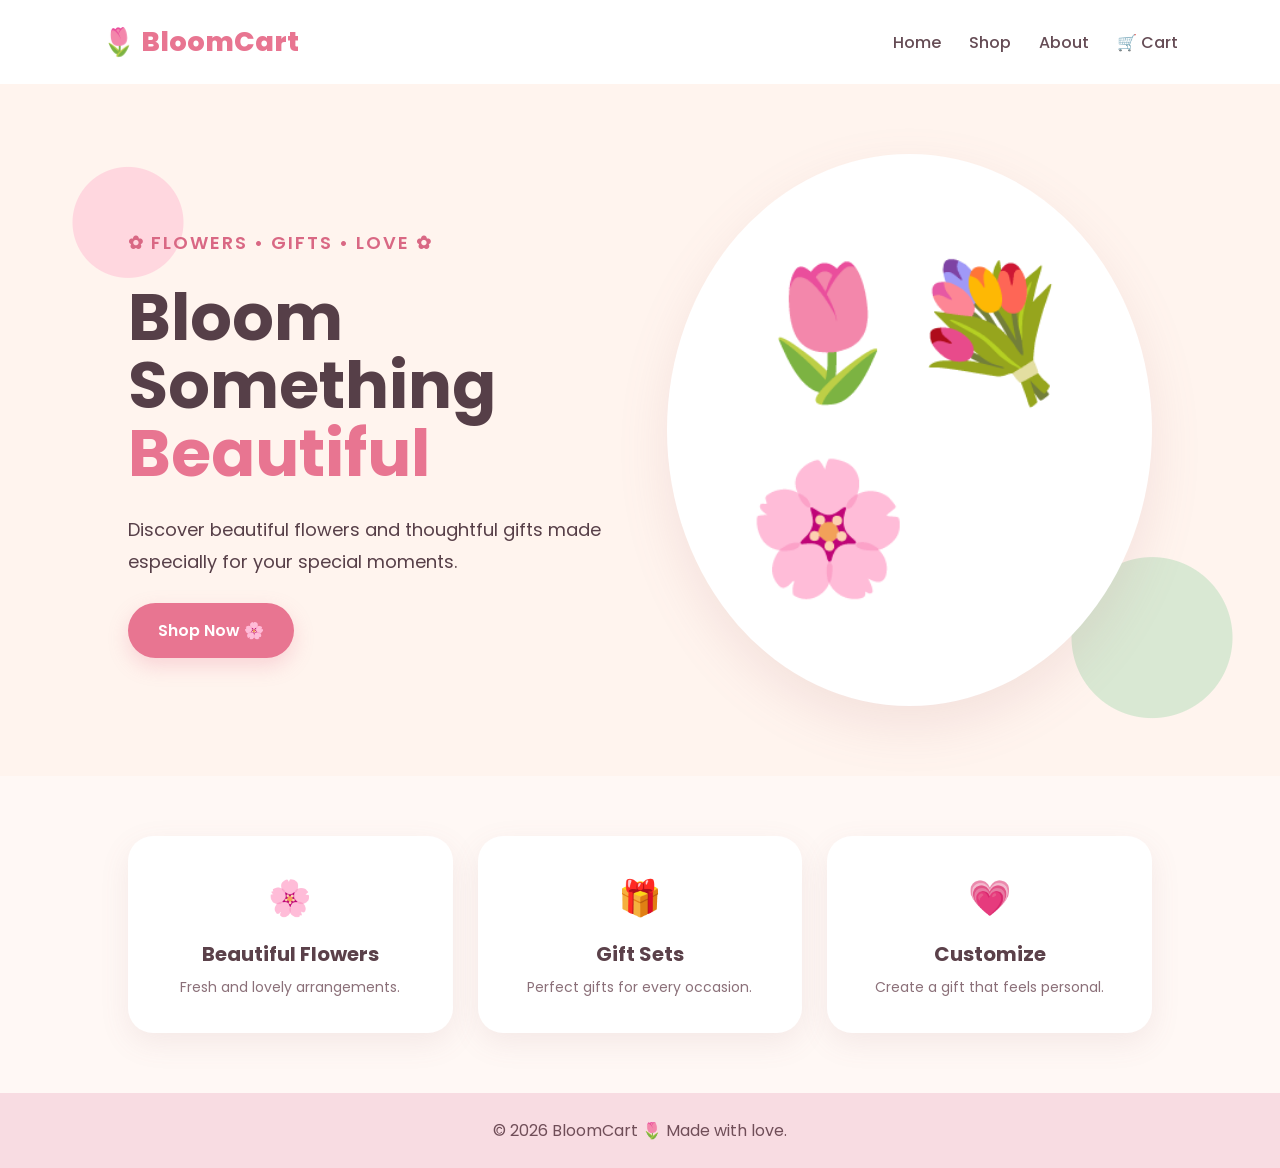
==== index.html @ 55969c34 "first commit" ====
<!DOCTYPE html>
<html lang="en">
<head>
    <meta charset="UTF-8">
    <meta name="viewport" content="width=device-width, initial-scale=1.0">

    <title>BloomCart | Flowers & Gifts</title>

    <link rel="stylesheet" href="style.css">
</head>

<body>

    <header>
        <div class="logo">
            🌷 BloomCart
        </div>

        <nav>
            <a href="index.html">Home</a>
            <a href="shop.html">Shop</a>
            <a href="about.html">About</a>
            <a href="cart.html">🛒 Cart</a>
        </nav>
    </header>

    <main>

        <section class="hero">

            <div class="hero-text">

                <p class="small-title">
                    ✿ FLOWERS • GIFTS • LOVE ✿
                </p>

                <h1>
                    Bloom Something
                    <span>Beautiful</span>
                </h1>

                <p>
                    Discover beautiful flowers and thoughtful gifts
                    made especially for your special moments.
                </p>

                <a href="shop.html" class="btn">
                    Shop Now 🌸
                </a>

            </div>

            <div class="hero-flower">
                🌷💐🌸
            </div>

        </section>

        <section class="features">

            <div class="feature-card">
                🌸
                <h3>Beautiful Flowers</h3>
                <p>Fresh and lovely arrangements.</p>
            </div>

            <div class="feature-card">
                🎁
                <h3>Gift Sets</h3>
                <p>Perfect gifts for every occasion.</p>
            </div>

            <div class="feature-card">
                💗
                <h3>Customize</h3>
                <p>Create a gift that feels personal.</p>
            </div>

        </section>

    </main>

    <footer>
        <p>© 2026 BloomCart 🌷 Made with love.</p>
    </footer>

    <script src="script.js"></script>

</body>
</html>
---- style.css ----
@import url('https://fonts.googleapis.com/css2?family=Poppins:wght@400;500;600;700;800&display=swap');

* {
    margin: 0;
    padding: 0;
    box-sizing: border-box;
}

body {
    font-family: 'Poppins', sans-serif;
    background: #fff8f5;
    color: #573f48;
}

/* HEADER */

header {
    display: flex;
    justify-content: space-between;
    align-items: center;
    padding: 22px 8%;
    background: #fff;
    box-shadow: 0 3px 15px rgba(190, 120, 140, 0.12);
}

.logo {
    font-size: 27px;
    font-weight: 800;
    color: #e87591;
}

nav {
    display: flex;
    gap: 28px;
}

nav a {
    text-decoration: none;
    color: #654c55;
    font-weight: 500;
}

nav a:hover {
    color: #e87591;
}

/* HERO */

.hero {
    min-height: 570px;
    display: flex;
    justify-content: space-between;
    align-items: center;
    padding: 70px 10%;
    background:
        radial-gradient(circle at 10% 20%, #ffd7df 0 55px, transparent 56px),
        radial-gradient(circle at 90% 80%, #d9e8d3 0 80px, transparent 81px),
        #fff4ee;
}

.hero-text {
    max-width: 600px;
}

.small-title {
    color: #d96884;
    font-weight: 600;
    letter-spacing: 2px;
    margin-bottom: 15px;
}

h1 {
    font-size: 65px;
    line-height: 1.05;
    color: #563f48;
}

h1 span {
    display: block;
    color: #e87591;
}

.hero-text p {
    margin: 25px 0;
    font-size: 18px;
    line-height: 1.8;
}

.btn {
    display: inline-block;
    padding: 15px 30px;
    border-radius: 30px;
    background: #e87591;
    color: white;
    text-decoration: none;
    font-weight: 600;
    box-shadow: 0 8px 20px rgba(232, 117, 145, 0.25);
}

.btn:hover {
    background: #d85f7b;
}

/* FLOWERS */

.hero-flower {
    font-size: 130px;
    padding: 80px;
    border-radius: 50%;
    background: #fff;
    box-shadow: 0 20px 50px rgba(180, 120, 130, 0.15);
}

/* FEATURES */

.features {
    display: grid;
    grid-template-columns: repeat(3, 1fr);
    gap: 25px;
    padding: 60px 10%;
}

.feature-card {
    text-align: center;
    padding: 35px;
    background: white;
    border-radius: 25px;
    box-shadow: 0 10px 30px rgba(150, 100, 110, 0.1);
    font-size: 35px;
}

.feature-card h3 {
    margin: 15px 0 8px;
    font-size: 20px;
    color: #5b414a;
}

.feature-card p {
    font-size: 14px;
    color: #8b7079;
}

/* FOOTER */

footer {
    text-align: center;
    padding: 25px;
    background: #f8dce2;
    color: #704e58;
}

/* RESPONSIVE */

@media (max-width: 768px) {

    header {
        flex-direction: column;
        gap: 15px;
    }

    nav {
        gap: 15px;
    }

    .hero {
        flex-direction: column;
        text-align: center;
        gap: 40px;
    }

    h1 {
        font-size: 45px;
    }

    .hero-flower {
        font-size: 70px;
        padding: 50px;
    }

    .features {
        grid-template-columns: 1fr;
    }
}
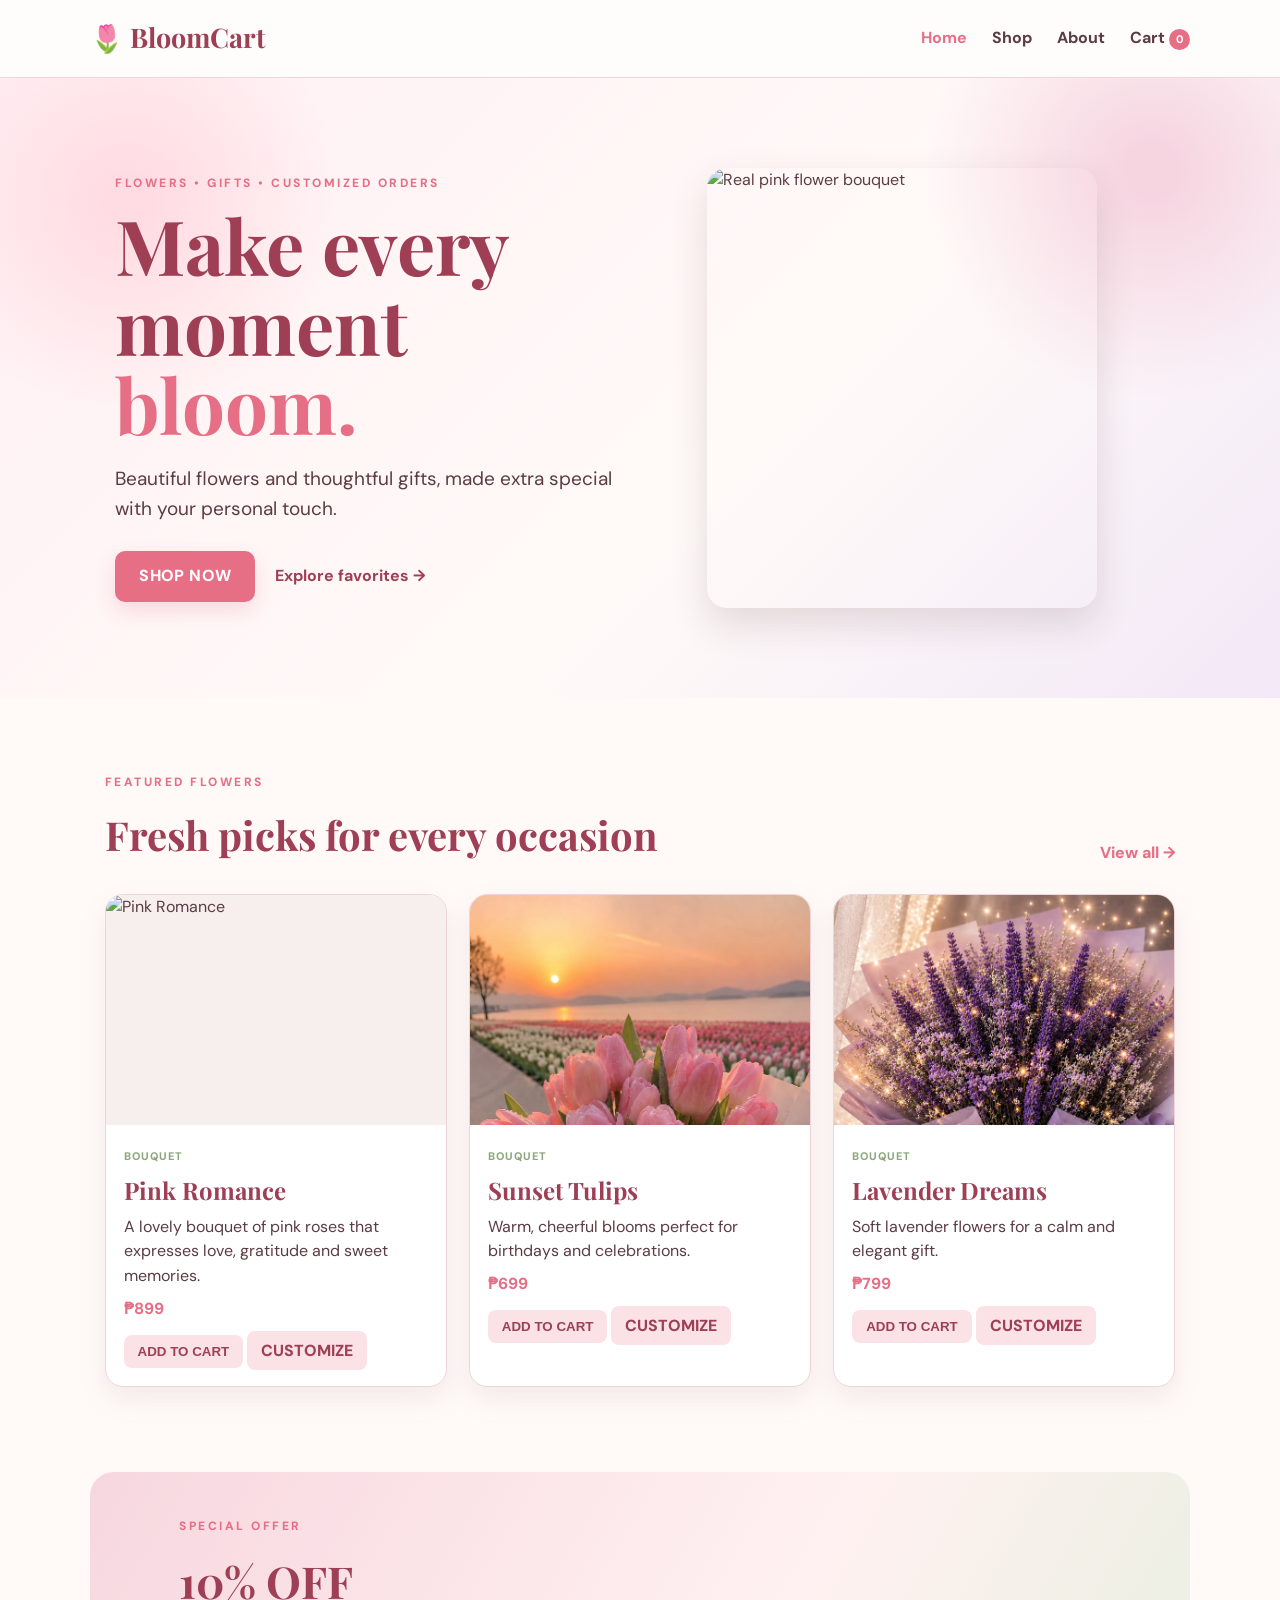
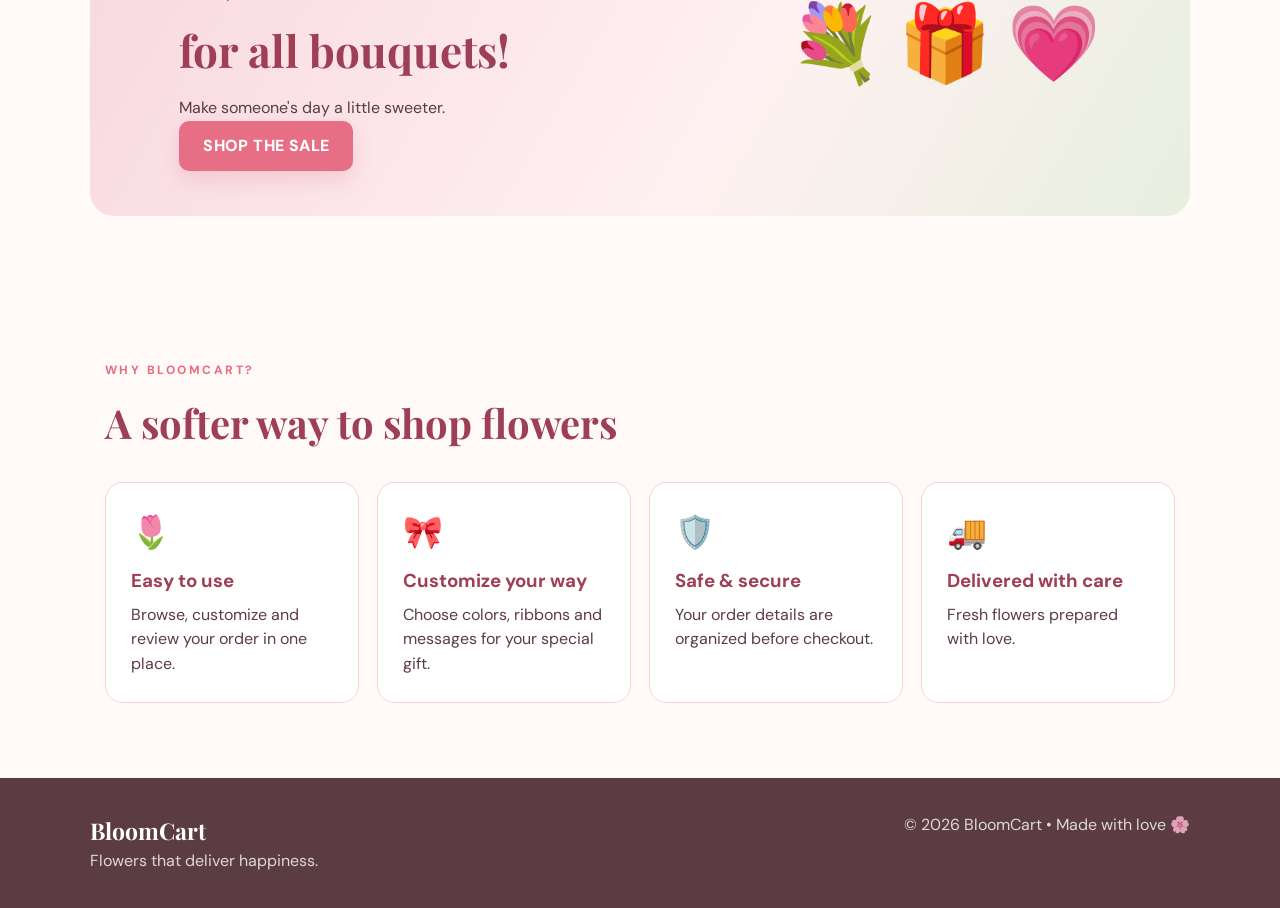
==== commit baf8db0f: "second commit" ====
--- a/index.html
+++ b/index.html
@@ -1,90 +1,43 @@
 <!DOCTYPE html>
 <html lang="en">
 <head>
-    <meta charset="UTF-8">
-    <meta name="viewport" content="width=device-width, initial-scale=1.0">
+<meta charset="UTF-8"><meta name="viewport" content="width=device-width,initial-scale=1.0">
+<title>BloomCart — Flowers, Gifts & Customized Orders</title>
+<link href="https://fonts.googleapis.com/css2?family=DM+Sans:wght@400;500;600;700&family=Playfair+Display:wght@600;700&display=swap" rel="stylesheet">
+<link rel="stylesheet" href="style.css">
+</head>
+<body>
+<header class="topbar">
+<a class="brand" href="index.html"><span>🌷</span> BloomCart</a>
+<nav><a class="active" href="index.html">Home</a><a href="shop.html">Shop</a><a href="about.html">About</a><a href="cart.html">Cart <b class="badge">0</b></a></nav>
+</header>
 
-    <title>BloomCart | Flowers & Gifts</title>
+<section class="hero">
+<div class="hero-copy">
+<p class="kicker">FLOWERS • GIFTS • CUSTOMIZED ORDERS</p>
+<h1>Make every moment <i>bloom.</i></h1>
+<p>Beautiful flowers and thoughtful gifts, made extra special with your personal touch.</p>
+<div class="actions"><a class="btn" href="shop.html">SHOP NOW</a><a class="text-btn" href="#featured">Explore favorites →</a></div>
+</div>
+<div class="hero-art"><img src="https://images.unsplash.com/photo-1565279445322-30ab5314ff94?auto=format&fit=crop&w=1000&q=85" alt="Real pink flower bouquet" class="hero-bouquet"></div>
+</section>
 
-    <link rel="stylesheet" href="style.css">
-</head>
+<section class="section" id="featured">
+<div class="section-head"><div><p class="kicker">FEATURED FLOWERS</p><h2>Fresh picks for every occasion</h2></div><a href="shop.html">View all →</a></div>
+<div id="featuredGrid" class="grid"></div>
+</section>
 
-<body>
+<section class="occasion">
+<div><p class="kicker">SPECIAL OFFER</p><h2>10% OFF<br>for all bouquets!</h2><p>Make someone's day a little sweeter.</p><a class="btn" href="shop.html">SHOP THE SALE</a></div>
+<div class="occasion-art">💐 🎁 💗</div>
+</section>
 
-    <header>
-        <div class="logo">
-            🌷 BloomCart
-        </div>
+<section class="section">
+<div class="section-head"><div><p class="kicker">WHY BLOOMCART?</p><h2>A softer way to shop flowers</h2></div></div>
+<div class="benefits"><div><b>🌷</b><h3>Easy to use</h3><p>Browse, customize and review your order in one place.</p></div><div><b>🎀</b><h3>Customize your way</h3><p>Choose colors, ribbons and messages for your special gift.</p></div><div><b>🛡️</b><h3>Safe & secure</h3><p>Your order details are organized before checkout.</p></div><div><b>🚚</b><h3>Delivered with care</h3><p>Fresh flowers prepared with love.</p></div></div>
+</section>
 
-        <nav>
-            <a href="index.html">Home</a>
-            <a href="shop.html">Shop</a>
-            <a href="about.html">About</a>
-            <a href="cart.html">🛒 Cart</a>
-        </nav>
-    </header>
-
-    <main>
-
-        <section class="hero">
-
-            <div class="hero-text">
-
-                <p class="small-title">
-                    ✿ FLOWERS • GIFTS • LOVE ✿
-                </p>
-
-                <h1>
-                    Bloom Something
-                    <span>Beautiful</span>
-                </h1>
-
-                <p>
-                    Discover beautiful flowers and thoughtful gifts
-                    made especially for your special moments.
-                </p>
-
-                <a href="shop.html" class="btn">
-                    Shop Now 🌸
-                </a>
-
-            </div>
-
-            <div class="hero-flower">
-                🌷💐🌸
-            </div>
-
-        </section>
-
-        <section class="features">
-
-            <div class="feature-card">
-                🌸
-                <h3>Beautiful Flowers</h3>
-                <p>Fresh and lovely arrangements.</p>
-            </div>
-
-            <div class="feature-card">
-                🎁
-                <h3>Gift Sets</h3>
-                <p>Perfect gifts for every occasion.</p>
-            </div>
-
-            <div class="feature-card">
-                💗
-                <h3>Customize</h3>
-                <p>Create a gift that feels personal.</p>
-            </div>
-
-        </section>
-
-    </main>
-
-    <footer>
-        <p>© 2026 BloomCart 🌷 Made with love.</p>
-    </footer>
-
-    <script src="script.js"></script>
-
+<footer><div><strong>BloomCart</strong><p>Flowers that deliver happiness.</p></div><div><p>© 2026 BloomCart • Made with love 🌸</p></div></footer>
+<script src="script.js"></script>
 </body>
 </html>
--- a/style.css
+++ b/style.css
@@ -1,183 +1,34 @@
-@import url('https://fonts.googleapis.com/css2?family=Poppins:wght@400;500;600;700;800&display=swap');
+*{box-sizing:border-box;margin:0;padding:0} :root{--pink:#e66f86;--deep:#9e3f56;--blush:#fce4e8;--cream:#fffaf8;--sage:#8ca77d;--lav:#c8b2df;--ink:#5b3c43;--line:#efd5d9}body{font-family:'DM Sans',sans-serif;background:var(--cream);color:var(--ink);line-height:1.55}a{text-decoration:none;color:inherit}.topbar{height:78px;background:#fffdfc;border-bottom:1px solid var(--line);display:flex;align-items:center;justify-content:space-between;padding:0 7%;position:sticky;top:0;z-index:20}.brand{font-family:'Playfair Display',serif;font-size:27px;color:var(--deep);font-weight:700}.brand span{font-family:initial}nav{display:flex;gap:25px;font-weight:700}nav a:hover,nav .active{color:var(--pink)}.badge{background:var(--pink);color:#fff;border-radius:50%;font-size:11px;display:inline-grid;place-items:center;width:21px;height:21px}.hero{min-height:620px;padding:70px 9%;display:grid;grid-template-columns:1fr 1fr;align-items:center;background:radial-gradient(circle at 10% 20%,#ffdce3 0 2%,transparent 17%),radial-gradient(circle at 90% 15%,#f6d5e1 0 2%,transparent 18%),linear-gradient(135deg,#fff0f3,#fffaf8 60%,#f2e8f7);overflow:hidden}.hero-copy{max-width:650px}.kicker{color:var(--pink);font-weight:800;letter-spacing:2.5px;font-size:12px;margin-bottom:12px}.hero h1,.page-title h1{font-family:'Playfair Display',serif;font-size:clamp(48px,6vw,76px);line-height:1.05;color:var(--deep);margin-bottom:20px}.hero h1 i{color:var(--pink);font-style:normal}.hero-copy>p:not(.kicker){font-size:19px;max-width:560px;margin-bottom:28px}.actions{display:flex;gap:20px;align-items:center}.btn{display:inline-block;border:0;border-radius:10px;background:var(--pink);color:#fff;padding:13px 24px;font-weight:800;letter-spacing:.4px;cursor:pointer;box-shadow:0 9px 20px #d85c7330}.btn:hover{background:#d65d75}.text-btn{color:var(--deep);font-weight:700}.hero-art{display:flex;justify-content:center;align-items:center;padding:10px}.hero-bouquet{width:min(360px,78%);height:420px;display:block;object-fit:cover;object-position:center;border-radius:18px;box-shadow:0 12px 30px #9d68721c}.section{max-width:1250px;margin:auto;padding:75px 7%}.section-head{display:flex;justify-content:space-between;align-items:end;margin-bottom:28px}.section-head h2{font-family:'Playfair Display',serif;font-size:40px;color:var(--deep)}.section-head>a{color:var(--pink);font-weight:800}.grid{display:grid;grid-template-columns:repeat(3,1fr);gap:22px}.card{background:#fff;border:1px solid var(--line);border-radius:18px;overflow:hidden;box-shadow:0 12px 28px #9d68721c}.card-img{height:230px;background:#fdecee;display:grid;place-items:center;padding:0;overflow:hidden}.card-img img{width:100%;height:100%;object-fit:cover;object-position:center;border-radius:0;display:block}.card-info{padding:18px}.tag{font-size:11px;color:var(--sage);font-weight:800;letter-spacing:1px;text-transform:uppercase}.card h3{font-family:'Playfair Display',serif;font-size:24px;color:var(--deep);margin:5px 0}.price{font-weight:800;color:var(--pink);margin:8px 0 13px}.mini{border:0;background:#fbe2e6;color:var(--deep);padding:9px 14px;border-radius:8px;font-weight:800;cursor:pointer}.occasion{margin:10px 7% 70px;border-radius:24px;padding:45px 7%;background:linear-gradient(120deg,#f7d7df,#fff1f1 60%,#e7efdF);display:flex;align-items:center;justify-content:space-between}.occasion h2{font-family:'Playfair Display',serif;color:var(--deep);font-size:44px;margin-bottom:12px}.occasion-art{font-size:75px}.benefits{display:grid;grid-template-columns:repeat(4,1fr);gap:18px}.benefits>div{background:#fff;border:1px solid var(--line);padding:25px;border-radius:18px}.benefits b{font-size:32px}.benefits h3{color:var(--deep);margin:8px 0}.page-title{text-align:center;margin-bottom:38px}.page-title h1{font-size:58px}.page-title>p:last-child{max-width:680px;margin:auto}.filters{display:flex;gap:14px;margin-bottom:28px}.filters input,.filters select,.form-card input,.form-card select,.form-card textarea{font:inherit;border:1px solid var(--line);border-radius:10px;padding:13px 15px;background:#fff;outline:none}.filters input{flex:1}.filters select{width:220px}.detail{display:grid;grid-template-columns:1fr 1fr;gap:45px;align-items:center;background:#fff;border:1px solid var(--line);padding:35px;border-radius:22px}.detail-img{background:#fdecee;border-radius:18px;padding:15px}.detail-img img{width:100%;display:block;border-radius:12px}.detail h1{font-family:'Playfair Display',serif;font-size:55px;color:var(--deep);line-height:1.05;margin:10px 0}.form-card{max-width:680px;margin:auto;background:#fff;border:1px solid var(--line);padding:30px;border-radius:22px;box-shadow:0 14px 35px #9d68721c;display:grid;gap:18px}.form-card label{font-weight:800;display:grid;gap:7px}.form-card textarea{resize:vertical}.form-card fieldset{border:1px solid var(--line);padding:16px;border-radius:12px}.form-card fieldset label{display:block;margin:7px 0;font-weight:500}.cart-item{display:grid;grid-template-columns:90px 1fr auto;gap:20px;align-items:center;background:#fff;border:1px solid var(--line);border-radius:15px;padding:15px;margin-bottom:12px}.cart-item img{width:90px;height:75px;object-fit:cover;border-radius:10px}.qty{display:flex;gap:9px;align-items:center}.qty button{border:0;border-radius:50%;width:28px;height:28px;background:var(--blush);color:var(--deep);font-weight:900}.summary{margin:25px 0 0 auto;max-width:400px;background:#f8e5e8;border-radius:18px;padding:25px}.summary h2{font-family:'Playfair Display',serif;color:var(--deep);margin-bottom:12px}.about-card{max-width:900px;margin:auto;background:#fff;border:1px solid var(--line);padding:50px;border-radius:25px;box-shadow:0 15px 35px #9d68721c}.about-card h1{font-family:'Playfair Display',serif;color:var(--deep);font-size:58px;line-height:1.05;margin:10px 0 20px}.about-card h2{font-family:'Playfair Display',serif;color:var(--deep);font-size:30px;margin:30px 0 10px}.team{display:grid;grid-template-columns:1fr 1fr;gap:12px}.team span{background:#fff0f2;padding:14px;border-radius:10px}footer{background:#5b3c43;color:#fff;padding:35px 7%;display:flex;justify-content:space-between;gap:20px}footer strong{font-family:'Playfair Display',serif;font-size:23px}footer p{opacity:.8}@media(max-width:850px){.hero{grid-template-columns:1fr;text-align:center}.hero-copy{margin:auto}.actions{justify-content:center}.hero-bouquet{width:min(280px,68%);height:340px}.grid{grid-template-columns:1fr 1fr}.benefits{grid-template-columns:1fr 1fr}.detail{grid-template-columns:1fr}.team{grid-template-columns:1fr}}@media(max-width:560px){.topbar{height:auto;min-height:70px;flex-wrap:wrap;padding:12px 5%;gap:8px}nav{gap:11px;font-size:13px}.hero{padding:50px 6%}.grid{grid-template-columns:1fr}.benefits{grid-template-columns:1fr}.occasion{margin-left:5%;margin-right:5%;flex-direction:column;text-align:center;gap:25px}.page-title h1,.about-card h1{font-size:43px}.section{padding:55px 5%}.filters{flex-direction:column}.filters select{width:100%}.cart-item{grid-template-columns:65px 1fr}.cart-item img{width:65px;height:65px}.cart-item .qty{grid-column:2}.team{grid-template-columns:1fr}footer{flex-direction:column}}
 
-* {
-    margin: 0;
-    padding: 0;
-    box-sizing: border-box;
+/* Real flower photography */
+.hero-bouquet {
+  width: min(390px, 78%);
+  height: 440px;
+  object-fit: cover;
+  object-position: center;
+  display: block;
+  border-radius: 20px;
+  box-shadow: 0 16px 38px rgba(70, 35, 40, 0.14);
 }
-
-body {
-    font-family: 'Poppins', sans-serif;
-    background: #fff8f5;
-    color: #573f48;
+.card-img {
+  height: 230px;
+  overflow: hidden;
+  background: #f7eeee;
 }
-
-/* HEADER */
-
-header {
-    display: flex;
-    justify-content: space-between;
-    align-items: center;
-    padding: 22px 8%;
-    background: #fff;
-    box-shadow: 0 3px 15px rgba(190, 120, 140, 0.12);
+.card-img img {
+  width: 100%;
+  height: 100%;
+  object-fit: cover;
+  object-position: center;
+  display: block;
 }
-
-.logo {
-    font-size: 27px;
-    font-weight: 800;
-    color: #e87591;
+.detail-img img {
+  width: 100%;
+  max-height: 560px;
+  object-fit: cover;
+  border-radius: 18px;
 }
-
-nav {
-    display: flex;
-    gap: 28px;
+@media (max-width: 800px) {
+  .hero-bouquet { width: min(300px, 85%); height: 340px; }
+  .card-img { height: 200px; }
 }
-
-nav a {
-    text-decoration: none;
-    color: #654c55;
-    font-weight: 500;
-}
-
-nav a:hover {
-    color: #e87591;
-}
-
-/* HERO */
-
-.hero {
-    min-height: 570px;
-    display: flex;
-    justify-content: space-between;
-    align-items: center;
-    padding: 70px 10%;
-    background:
-        radial-gradient(circle at 10% 20%, #ffd7df 0 55px, transparent 56px),
-        radial-gradient(circle at 90% 80%, #d9e8d3 0 80px, transparent 81px),
-        #fff4ee;
-}
-
-.hero-text {
-    max-width: 600px;
-}
-
-.small-title {
-    color: #d96884;
-    font-weight: 600;
-    letter-spacing: 2px;
-    margin-bottom: 15px;
-}
-
-h1 {
-    font-size: 65px;
-    line-height: 1.05;
-    color: #563f48;
-}
-
-h1 span {
-    display: block;
-    color: #e87591;
-}
-
-.hero-text p {
-    margin: 25px 0;
-    font-size: 18px;
-    line-height: 1.8;
-}
-
-.btn {
-    display: inline-block;
-    padding: 15px 30px;
-    border-radius: 30px;
-    background: #e87591;
-    color: white;
-    text-decoration: none;
-    font-weight: 600;
-    box-shadow: 0 8px 20px rgba(232, 117, 145, 0.25);
-}
-
-.btn:hover {
-    background: #d85f7b;
-}
-
-/* FLOWERS */
-
-.hero-flower {
-    font-size: 130px;
-    padding: 80px;
-    border-radius: 50%;
-    background: #fff;
-    box-shadow: 0 20px 50px rgba(180, 120, 130, 0.15);
-}
-
-/* FEATURES */
-
-.features {
-    display: grid;
-    grid-template-columns: repeat(3, 1fr);
-    gap: 25px;
-    padding: 60px 10%;
-}
-
-.feature-card {
-    text-align: center;
-    padding: 35px;
-    background: white;
-    border-radius: 25px;
-    box-shadow: 0 10px 30px rgba(150, 100, 110, 0.1);
-    font-size: 35px;
-}
-
-.feature-card h3 {
-    margin: 15px 0 8px;
-    font-size: 20px;
-    color: #5b414a;
-}
-
-.feature-card p {
-    font-size: 14px;
-    color: #8b7079;
-}
-
-/* FOOTER */
-
-footer {
-    text-align: center;
-    padding: 25px;
-    background: #f8dce2;
-    color: #704e58;
-}
-
-/* RESPONSIVE */
-
-@media (max-width: 768px) {
-
-    header {
-        flex-direction: column;
-        gap: 15px;
-    }
-
-    nav {
-        gap: 15px;
-    }
-
-    .hero {
-        flex-direction: column;
-        text-align: center;
-        gap: 40px;
-    }
-
-    h1 {
-        font-size: 45px;
-    }
-
-    .hero-flower {
-        font-size: 70px;
-        padding: 50px;
-    }
-
-    .features {
-        grid-template-columns: 1fr;
-    }
-}
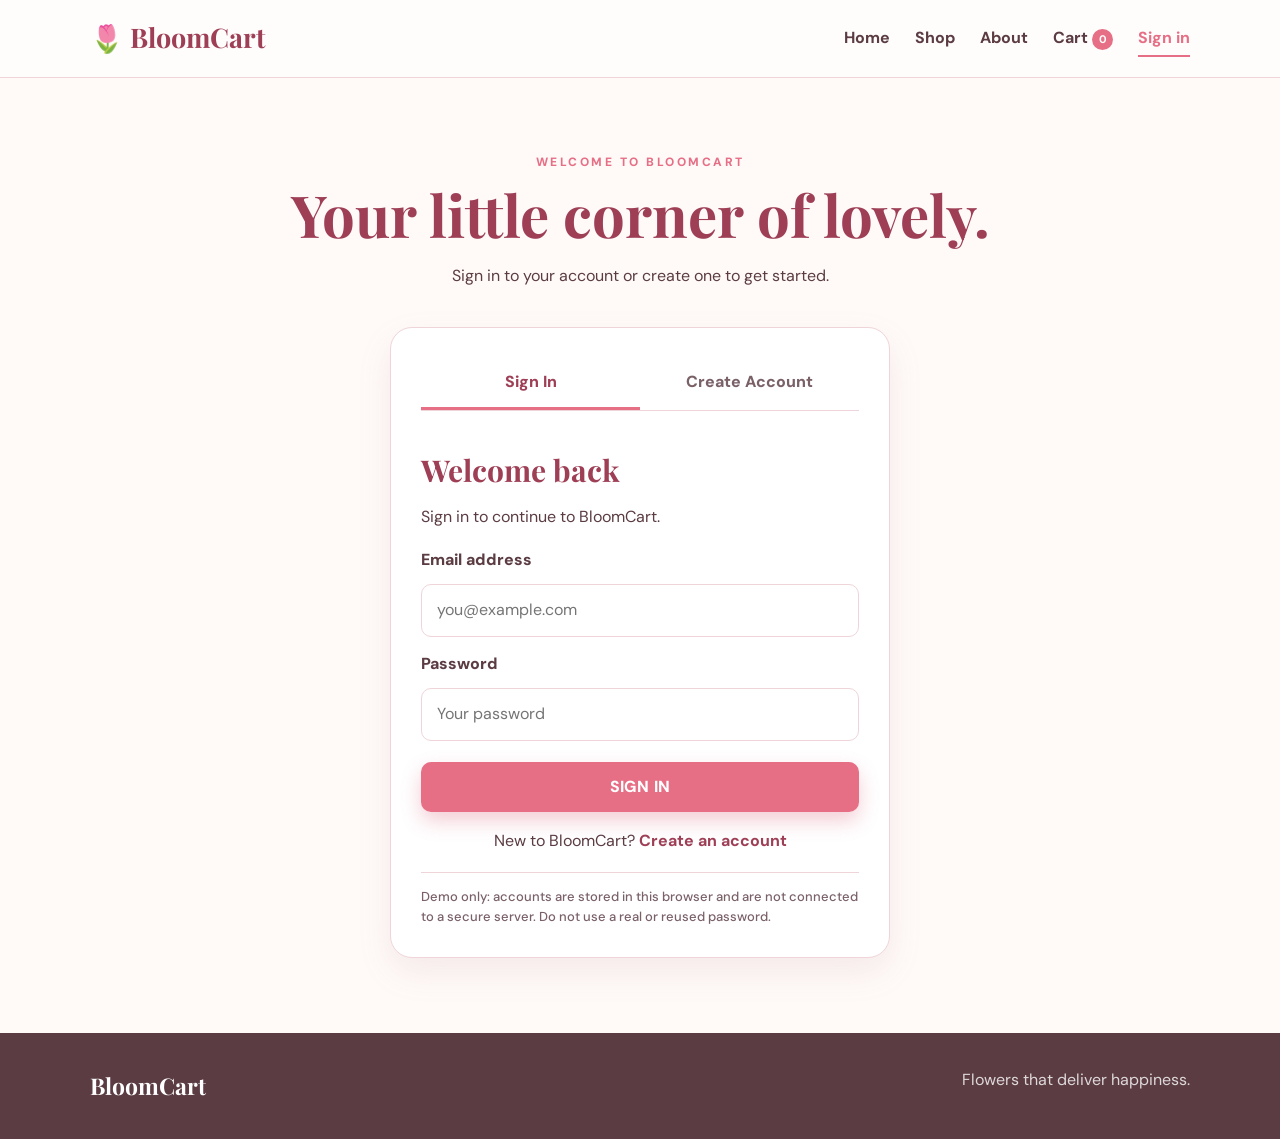
==== commit b9b62242: "final commit" ====
--- a/index.html
+++ b/index.html
@@ -9,7 +9,7 @@
 <body>
 <header class="topbar">
 <a class="brand" href="index.html"><span>🌷</span> BloomCart</a>
-<nav><a class="active" href="index.html">Home</a><a href="shop.html">Shop</a><a href="about.html">About</a><a href="cart.html">Cart <b class="badge">0</b></a></nav>
+<nav><a class="active" href="index.html">Home</a><a href="shop.html">Shop</a><a href="about.html">About</a><a href="cart.html">Cart <b class="badge">0</b></a><a href="login.html" data-account-link>Sign in</a></nav>
 </header>
 
 <section class="hero">
--- a/style.css
+++ b/style.css
@@ -1,34 +1,350 @@
-*{box-sizing:border-box;margin:0;padding:0} :root{--pink:#e66f86;--deep:#9e3f56;--blush:#fce4e8;--cream:#fffaf8;--sage:#8ca77d;--lav:#c8b2df;--ink:#5b3c43;--line:#efd5d9}body{font-family:'DM Sans',sans-serif;background:var(--cream);color:var(--ink);line-height:1.55}a{text-decoration:none;color:inherit}.topbar{height:78px;background:#fffdfc;border-bottom:1px solid var(--line);display:flex;align-items:center;justify-content:space-between;padding:0 7%;position:sticky;top:0;z-index:20}.brand{font-family:'Playfair Display',serif;font-size:27px;color:var(--deep);font-weight:700}.brand span{font-family:initial}nav{display:flex;gap:25px;font-weight:700}nav a:hover,nav .active{color:var(--pink)}.badge{background:var(--pink);color:#fff;border-radius:50%;font-size:11px;display:inline-grid;place-items:center;width:21px;height:21px}.hero{min-height:620px;padding:70px 9%;display:grid;grid-template-columns:1fr 1fr;align-items:center;background:radial-gradient(circle at 10% 20%,#ffdce3 0 2%,transparent 17%),radial-gradient(circle at 90% 15%,#f6d5e1 0 2%,transparent 18%),linear-gradient(135deg,#fff0f3,#fffaf8 60%,#f2e8f7);overflow:hidden}.hero-copy{max-width:650px}.kicker{color:var(--pink);font-weight:800;letter-spacing:2.5px;font-size:12px;margin-bottom:12px}.hero h1,.page-title h1{font-family:'Playfair Display',serif;font-size:clamp(48px,6vw,76px);line-height:1.05;color:var(--deep);margin-bottom:20px}.hero h1 i{color:var(--pink);font-style:normal}.hero-copy>p:not(.kicker){font-size:19px;max-width:560px;margin-bottom:28px}.actions{display:flex;gap:20px;align-items:center}.btn{display:inline-block;border:0;border-radius:10px;background:var(--pink);color:#fff;padding:13px 24px;font-weight:800;letter-spacing:.4px;cursor:pointer;box-shadow:0 9px 20px #d85c7330}.btn:hover{background:#d65d75}.text-btn{color:var(--deep);font-weight:700}.hero-art{display:flex;justify-content:center;align-items:center;padding:10px}.hero-bouquet{width:min(360px,78%);height:420px;display:block;object-fit:cover;object-position:center;border-radius:18px;box-shadow:0 12px 30px #9d68721c}.section{max-width:1250px;margin:auto;padding:75px 7%}.section-head{display:flex;justify-content:space-between;align-items:end;margin-bottom:28px}.section-head h2{font-family:'Playfair Display',serif;font-size:40px;color:var(--deep)}.section-head>a{color:var(--pink);font-weight:800}.grid{display:grid;grid-template-columns:repeat(3,1fr);gap:22px}.card{background:#fff;border:1px solid var(--line);border-radius:18px;overflow:hidden;box-shadow:0 12px 28px #9d68721c}.card-img{height:230px;background:#fdecee;display:grid;place-items:center;padding:0;overflow:hidden}.card-img img{width:100%;height:100%;object-fit:cover;object-position:center;border-radius:0;display:block}.card-info{padding:18px}.tag{font-size:11px;color:var(--sage);font-weight:800;letter-spacing:1px;text-transform:uppercase}.card h3{font-family:'Playfair Display',serif;font-size:24px;color:var(--deep);margin:5px 0}.price{font-weight:800;color:var(--pink);margin:8px 0 13px}.mini{border:0;background:#fbe2e6;color:var(--deep);padding:9px 14px;border-radius:8px;font-weight:800;cursor:pointer}.occasion{margin:10px 7% 70px;border-radius:24px;padding:45px 7%;background:linear-gradient(120deg,#f7d7df,#fff1f1 60%,#e7efdF);display:flex;align-items:center;justify-content:space-between}.occasion h2{font-family:'Playfair Display',serif;color:var(--deep);font-size:44px;margin-bottom:12px}.occasion-art{font-size:75px}.benefits{display:grid;grid-template-columns:repeat(4,1fr);gap:18px}.benefits>div{background:#fff;border:1px solid var(--line);padding:25px;border-radius:18px}.benefits b{font-size:32px}.benefits h3{color:var(--deep);margin:8px 0}.page-title{text-align:center;margin-bottom:38px}.page-title h1{font-size:58px}.page-title>p:last-child{max-width:680px;margin:auto}.filters{display:flex;gap:14px;margin-bottom:28px}.filters input,.filters select,.form-card input,.form-card select,.form-card textarea{font:inherit;border:1px solid var(--line);border-radius:10px;padding:13px 15px;background:#fff;outline:none}.filters input{flex:1}.filters select{width:220px}.detail{display:grid;grid-template-columns:1fr 1fr;gap:45px;align-items:center;background:#fff;border:1px solid var(--line);padding:35px;border-radius:22px}.detail-img{background:#fdecee;border-radius:18px;padding:15px}.detail-img img{width:100%;display:block;border-radius:12px}.detail h1{font-family:'Playfair Display',serif;font-size:55px;color:var(--deep);line-height:1.05;margin:10px 0}.form-card{max-width:680px;margin:auto;background:#fff;border:1px solid var(--line);padding:30px;border-radius:22px;box-shadow:0 14px 35px #9d68721c;display:grid;gap:18px}.form-card label{font-weight:800;display:grid;gap:7px}.form-card textarea{resize:vertical}.form-card fieldset{border:1px solid var(--line);padding:16px;border-radius:12px}.form-card fieldset label{display:block;margin:7px 0;font-weight:500}.cart-item{display:grid;grid-template-columns:90px 1fr auto;gap:20px;align-items:center;background:#fff;border:1px solid var(--line);border-radius:15px;padding:15px;margin-bottom:12px}.cart-item img{width:90px;height:75px;object-fit:cover;border-radius:10px}.qty{display:flex;gap:9px;align-items:center}.qty button{border:0;border-radius:50%;width:28px;height:28px;background:var(--blush);color:var(--deep);font-weight:900}.summary{margin:25px 0 0 auto;max-width:400px;background:#f8e5e8;border-radius:18px;padding:25px}.summary h2{font-family:'Playfair Display',serif;color:var(--deep);margin-bottom:12px}.about-card{max-width:900px;margin:auto;background:#fff;border:1px solid var(--line);padding:50px;border-radius:25px;box-shadow:0 15px 35px #9d68721c}.about-card h1{font-family:'Playfair Display',serif;color:var(--deep);font-size:58px;line-height:1.05;margin:10px 0 20px}.about-card h2{font-family:'Playfair Display',serif;color:var(--deep);font-size:30px;margin:30px 0 10px}.team{display:grid;grid-template-columns:1fr 1fr;gap:12px}.team span{background:#fff0f2;padding:14px;border-radius:10px}footer{background:#5b3c43;color:#fff;padding:35px 7%;display:flex;justify-content:space-between;gap:20px}footer strong{font-family:'Playfair Display',serif;font-size:23px}footer p{opacity:.8}@media(max-width:850px){.hero{grid-template-columns:1fr;text-align:center}.hero-copy{margin:auto}.actions{justify-content:center}.hero-bouquet{width:min(280px,68%);height:340px}.grid{grid-template-columns:1fr 1fr}.benefits{grid-template-columns:1fr 1fr}.detail{grid-template-columns:1fr}.team{grid-template-columns:1fr}}@media(max-width:560px){.topbar{height:auto;min-height:70px;flex-wrap:wrap;padding:12px 5%;gap:8px}nav{gap:11px;font-size:13px}.hero{padding:50px 6%}.grid{grid-template-columns:1fr}.benefits{grid-template-columns:1fr}.occasion{margin-left:5%;margin-right:5%;flex-direction:column;text-align:center;gap:25px}.page-title h1,.about-card h1{font-size:43px}.section{padding:55px 5%}.filters{flex-direction:column}.filters select{width:100%}.cart-item{grid-template-columns:65px 1fr}.cart-item img{width:65px;height:65px}.cart-item .qty{grid-column:2}.team{grid-template-columns:1fr}footer{flex-direction:column}}
-
-/* Real flower photography */
+/* =========================================================
+   BloomCart — style.css
+   1 Base · 2 Header · 3 Buttons · 4 Hero · 5 Sections/Cards
+   6 Shop · 7 Product · 8 Forms/Checkout · 9 Cart · 10 About
+   11 Footer · 12 Toast/Utilities · 13 Responsive
+   ========================================================= */
+
+/* ---------- 1. Base ---------- */
+*, *::before, *::after { box-sizing: border-box; margin: 0; padding: 0; }
+
+:root {
+  --pink: #e66f86;
+  --pink-dark: #d65d75;
+  --deep: #9e3f56;
+  --blush: #fce4e8;
+  --cream: #fffaf8;
+  --sage: #8ca77d;
+  --lav: #c8b2df;
+  --ink: #5b3c43;
+  --line: #efd5d9;
+  --shadow: 0 12px 28px rgba(157, 104, 114, .11);
+  --shadow-lg: 0 18px 40px rgba(157, 104, 114, .2);
+  --radius: 18px;
+}
+
+html { scroll-behavior: smooth; }
+
+body {
+  font-family: 'DM Sans', sans-serif;
+  background: var(--cream);
+  color: var(--ink);
+  line-height: 1.55;
+  -webkit-font-smoothing: antialiased;
+}
+
+a { text-decoration: none; color: inherit; }
+img { max-width: 100%; }
+::selection { background: var(--blush); color: var(--deep); }
+
+:focus-visible {
+  outline: 3px solid var(--lav);
+  outline-offset: 2px;
+  border-radius: 6px;
+}
+
+.skip-link {
+  position: absolute; left: -999px; top: 8px;
+  background: var(--deep); color: #fff;
+  padding: 8px 14px; border-radius: 8px; z-index: 10000;
+}
+.skip-link:focus { left: 8px; }
+
+/* ---------- 2. Header ---------- */
+.topbar {
+  height: 78px;
+  background: rgba(255, 253, 252, .92);
+  backdrop-filter: blur(8px);
+  border-bottom: 1px solid var(--line);
+  display: flex; align-items: center; justify-content: space-between;
+  padding: 0 7%;
+  position: sticky; top: 0; z-index: 20;
+}
+.brand {
+  font-family: 'Playfair Display', serif;
+  font-size: 27px; font-weight: 700; color: var(--deep);
+}
+.brand span { font-family: initial; }
+
+nav { display: flex; gap: 25px; font-weight: 700; }
+nav a { position: relative; transition: color .2s; }
+nav a::after {
+  content: ''; position: absolute; left: 0; bottom: -6px;
+  width: 0; height: 2px; background: var(--pink); transition: width .25s;
+}
+nav a:hover, nav .active { color: var(--pink); }
+nav a:hover::after, nav .active::after { width: 100%; }
+
+.badge {
+  background: var(--pink); color: #fff; border-radius: 50%;
+  font-size: 11px; display: inline-grid; place-items: center;
+  width: 21px; height: 21px;
+}
+.badge.bump { animation: bump .3s ease; }
+@keyframes bump { 50% { transform: scale(1.4); } }
+
+/* ---------- 3. Buttons ---------- */
+.btn {
+  display: inline-block; border: 0; border-radius: 10px;
+  background: var(--pink); color: #fff;
+  padding: 13px 24px; font: inherit; font-weight: 800; letter-spacing: .4px;
+  cursor: pointer; text-align: center; text-decoration: none;
+  box-shadow: 0 9px 20px rgba(216, 92, 115, .3);
+  transition: transform .15s, background .2s, box-shadow .2s;
+}
+.btn:hover { background: var(--pink-dark); transform: translateY(-2px); box-shadow: 0 12px 24px rgba(216, 92, 115, .35); }
+.btn:active { transform: translateY(0); }
+
+.text-btn { color: var(--deep); font-weight: 700; background: none; border: 0; cursor: pointer; font: inherit; font-weight: 700; }
+.text-btn:hover { color: var(--pink); }
+
+.mini {
+  display: inline-block; border: 0; background: #fbe2e6; color: var(--deep);
+  padding: 9px 14px; border-radius: 8px; font: inherit; font-size: 14px; font-weight: 800;
+  cursor: pointer; transition: background .2s, transform .15s;
+}
+.mini:hover { background: var(--pink); color: #fff; transform: translateY(-1px); }
+
+/* ---------- 4. Hero ---------- */
+.hero {
+  min-height: 620px; padding: 70px 9%;
+  display: grid; grid-template-columns: 1fr 1fr; align-items: center;
+  background:
+    radial-gradient(circle at 10% 20%, #ffdce3 0 2%, transparent 17%),
+    radial-gradient(circle at 90% 15%, #f6d5e1 0 2%, transparent 18%),
+    linear-gradient(135deg, #fff0f3, #fffaf8 60%, #f2e8f7);
+  overflow: hidden;
+}
+.hero-copy { max-width: 650px; }
+.hero-copy > p:not(.kicker) { font-size: 19px; max-width: 560px; margin-bottom: 28px; }
+
+.kicker { color: var(--pink); font-weight: 800; letter-spacing: 2.5px; font-size: 12px; margin-bottom: 12px; }
+
+.hero h1, .page-title h1 {
+  font-family: 'Playfair Display', serif;
+  font-size: clamp(48px, 6vw, 76px); line-height: 1.05;
+  color: var(--deep); margin-bottom: 20px;
+}
+.hero h1 i { color: var(--pink); font-style: normal; }
+
+.actions { display: flex; gap: 20px; align-items: center; flex-wrap: wrap; }
+.hero-art { display: flex; justify-content: center; align-items: center; padding: 10px; }
 .hero-bouquet {
-  width: min(390px, 78%);
-  height: 440px;
-  object-fit: cover;
-  object-position: center;
-  display: block;
-  border-radius: 20px;
-  box-shadow: 0 16px 38px rgba(70, 35, 40, 0.14);
-}
-.card-img {
-  height: 230px;
-  overflow: hidden;
-  background: #f7eeee;
-}
-.card-img img {
-  width: 100%;
-  height: 100%;
-  object-fit: cover;
-  object-position: center;
-  display: block;
-}
-.detail-img img {
-  width: 100%;
-  max-height: 560px;
-  object-fit: cover;
-  border-radius: 18px;
-}
-@media (max-width: 800px) {
+  width: min(390px, 78%); height: 440px;
+  object-fit: cover; object-position: center; display: block;
+  border-radius: 20px; box-shadow: 0 16px 38px rgba(70, 35, 40, .14);
+  animation: float 6s ease-in-out infinite;
+}
+@keyframes float { 50% { transform: translateY(-10px); } }
+
+/* ---------- 5. Sections & cards ---------- */
+.section { max-width: 1250px; margin: auto; padding: 75px 7%; }
+.section-head { display: flex; justify-content: space-between; align-items: end; margin-bottom: 28px; }
+.section-head h2 { font-family: 'Playfair Display', serif; font-size: 40px; color: var(--deep); }
+.section-head > a { color: var(--pink); font-weight: 800; }
+.section-head > a:hover { color: var(--deep); }
+
+.grid { display: grid; grid-template-columns: repeat(3, 1fr); gap: 22px; }
+
+.card {
+  background: #fff; border: 1px solid var(--line); border-radius: var(--radius);
+  overflow: hidden; box-shadow: var(--shadow);
+  transition: transform .25s, box-shadow .25s;
+}
+.card:hover { transform: translateY(-6px); box-shadow: var(--shadow-lg); }
+.card-img { height: 230px; background: #fdecee; overflow: hidden; display: grid; place-items: center; }
+.card-img img { width: 100%; height: 100%; object-fit: cover; object-position: center; display: block; transition: transform .5s; }
+.card:hover .card-img img { transform: scale(1.06); }
+.card-info { padding: 18px; }
+.card h3 { font-family: 'Playfair Display', serif; font-size: 24px; color: var(--deep); margin: 5px 0; }
+.card p { font-size: 15px; }
+
+.tag { font-size: 11px; color: var(--sage); font-weight: 800; letter-spacing: 1px; text-transform: uppercase; }
+.price { font-weight: 800; color: var(--pink); margin: 8px 0 13px; }
+
+.occasion {
+  margin: 10px 7% 70px; border-radius: 24px; padding: 45px 7%;
+  background: linear-gradient(120deg, #f7d7df, #fff1f1 60%, #e7efdf);
+  display: flex; align-items: center; justify-content: space-between;
+}
+.occasion h2 { font-family: 'Playfair Display', serif; color: var(--deep); font-size: 44px; margin-bottom: 12px; }
+.occasion-art { font-size: 75px; }
+
+.benefits { display: grid; grid-template-columns: repeat(4, 1fr); gap: 18px; }
+.benefits > div {
+  background: #fff; border: 1px solid var(--line); padding: 25px; border-radius: var(--radius);
+  transition: transform .25s, box-shadow .25s;
+}
+.benefits > div:hover { transform: translateY(-4px); box-shadow: var(--shadow); }
+.benefits b { font-size: 32px; }
+.benefits h3 { color: var(--deep); margin: 8px 0; }
+
+/* ---------- 6. Shop page ---------- */
+.page-title { text-align: center; margin-bottom: 38px; }
+.page-title h1 { font-size: 58px; }
+.page-title > p:last-child { max-width: 680px; margin: auto; }
+
+.filters { display: flex; flex-wrap: wrap; gap: 14px; margin-bottom: 14px; }
+.filters input { flex: 1 1 240px; }
+.filters select { flex: 0 1 220px; }
+
+.result-bar { display: flex; justify-content: space-between; align-items: center; margin: 0 0 20px; color: #7a6168; font-size: .95rem; }
+.result-bar [hidden] { display: none; }
+
+.empty-note { grid-column: 1 / -1; text-align: center; padding: 40px 0; color: #7a6168; }
+
+.shop-cta { text-align: center; margin-top: 48px; padding: 32px 16px; border-radius: 20px; background: #fff0f5; }
+.shop-cta .btn { margin-top: 10px; }
+
+/* ---------- 7. Product detail ---------- */
+.detail {
+  display: grid; grid-template-columns: 1fr 1fr; gap: 45px; align-items: center;
+  background: #fff; border: 1px solid var(--line); padding: 35px; border-radius: 22px;
+}
+.detail-img { background: #fdecee; border-radius: var(--radius); padding: 15px; }
+.detail-img img { width: 100%; max-height: 560px; object-fit: cover; display: block; border-radius: 12px; }
+.detail h1 { font-family: 'Playfair Display', serif; font-size: 55px; color: var(--deep); line-height: 1.05; margin: 10px 0; }
+
+/* ---------- 8. Forms & checkout ---------- */
+.filters input, .filters select,
+.form-card input, .form-card select, .form-card textarea {
+  font: inherit; color: var(--ink);
+  border: 1px solid var(--line); border-radius: 10px;
+  padding: 13px 15px; background: #fff; outline: none;
+  transition: border-color .2s, box-shadow .2s;
+}
+.filters input:focus, .filters select:focus,
+.form-card input:focus, .form-card select:focus, .form-card textarea:focus {
+  border-color: var(--pink); box-shadow: 0 0 0 4px rgba(230, 111, 134, .15);
+}
+
+.form-card {
+  max-width: 680px; margin: auto; background: #fff; border: 1px solid var(--line);
+  padding: 30px; border-radius: 22px; box-shadow: 0 14px 35px rgba(157, 104, 114, .11);
+  display: grid; gap: 18px;
+}
+.form-card label { font-weight: 800; display: grid; gap: 7px; }
+.form-card textarea { resize: vertical; }
+.form-card fieldset { border: 1px solid var(--line); padding: 16px; border-radius: 12px; }
+.form-card fieldset legend { padding: 0 8px; font-weight: 800; }
+.form-card fieldset label { display: block; margin: 7px 0; font-weight: 500; cursor: pointer; }
+.form-card input[type="radio"] { accent-color: var(--pink); margin-right: 6px; }
+
+.auth-section { min-height: calc(100vh - 190px); }
+.auth-card { max-width: 500px; }
+.auth-card [hidden] { display: none; }
+.auth-tabs { display: grid; grid-template-columns: 1fr 1fr; border-bottom: 1px solid var(--line); }
+.auth-tab { padding: 12px; border: 0; border-bottom: 3px solid transparent; background: transparent; color: #7a6168; font: inherit; font-weight: 800; cursor: pointer; }
+.auth-tab.active { color: var(--deep); border-color: var(--pink); }
+.auth-form { display: grid; gap: 11px; }
+.auth-form h2, .signed-in-panel h2 { color: var(--deep); font-family: 'Playfair Display', serif; font-size: 30px; }
+.auth-form > p:not(.auth-switch) { margin-bottom: 4px; }
+.auth-form label { font-weight: 800; margin-top: 4px; }
+.auth-form input { width: 100%; }
+.auth-form .btn { margin-top: 10px; }
+.auth-switch { text-align: center; margin-top: 6px; }
+.auth-hint, .auth-note { color: #7a6168; font-size: 13px; font-weight: 500; }
+.auth-note { border-top: 1px solid var(--line); padding-top: 14px; }
+.auth-message { min-height: 0; color: var(--deep); font-weight: 700; }
+.auth-message:not(:empty) { padding: 10px 12px; border-radius: 9px; background: #fff0f2; }
+.auth-message.error { color: #9b2c32; background: #fff0ee; }
+.auth-message.success { color: #426b42; background: #eff8ee; }
+.signed-in-panel { display: grid; gap: 12px; text-align: center; justify-items: center; }
+
+.order-mini { margin-bottom: 20px; gap: 6px; }
+.order-mini h2 { font-family: 'Playfair Display', serif; color: var(--deep); }
+.order-mini hr { border: 0; border-top: 1px dashed var(--line); margin: 6px 0; }
+
+.success-card { text-align: center; }
+.success-card h2 { font-family: 'Playfair Display', serif; color: var(--deep); }
+.success-card p { margin: 4px 0; }
+.success-card .btn { justify-self: center; margin-top: 10px; }
+.success-card .check {
+  width: 64px; height: 64px; margin: 0 auto 6px; border-radius: 50%;
+  background: var(--blush); color: var(--pink); font-size: 34px; font-weight: 800;
+  display: flex; align-items: center; justify-content: center;
+  animation: pop .4s ease;
+}
+@keyframes pop { from { transform: scale(.4); opacity: 0; } to { transform: scale(1); opacity: 1; } }
+
+/* ---------- 9. Cart ---------- */
+.cart-item {
+  display: grid; grid-template-columns: 90px 1fr auto; gap: 20px; align-items: center;
+  background: #fff; border: 1px solid var(--line); border-radius: 15px;
+  padding: 15px; margin-bottom: 12px; transition: box-shadow .2s;
+}
+.cart-item:hover { box-shadow: var(--shadow); }
+.cart-item img { width: 90px; height: 75px; object-fit: cover; border-radius: 10px; }
+.cart-item p { font-size: 14px; color: #7a6168; }
+
+.qty { display: flex; gap: 9px; align-items: center; }
+.qty button {
+  border: 0; border-radius: 50%; width: 28px; height: 28px; cursor: pointer;
+  background: var(--blush); color: var(--deep); font-weight: 900; transition: background .2s, color .2s;
+}
+.qty button:hover { background: var(--pink); color: #fff; }
+.qty .mini { width: auto; height: auto; border-radius: 8px; margin-left: 6px; }
+
+.summary { margin: 25px 0 0 auto; max-width: 400px; background: #f8e5e8; border-radius: var(--radius); padding: 25px; }
+.summary h2 { font-family: 'Playfair Display', serif; color: var(--deep); margin-bottom: 12px; }
+.summary .btn { display: block; margin-top: 14px; }
+
+/* ---------- 10. About ---------- */
+.about-card {
+  max-width: 900px; margin: auto; background: #fff; border: 1px solid var(--line);
+  padding: 50px; border-radius: 25px; box-shadow: 0 15px 35px rgba(157, 104, 114, .11);
+}
+.about-card h1 { font-family: 'Playfair Display', serif; color: var(--deep); font-size: 58px; line-height: 1.05; margin: 10px 0 20px; }
+.about-card h2 { font-family: 'Playfair Display', serif; color: var(--deep); font-size: 30px; margin: 30px 0 10px; }
+.team { display: grid; grid-template-columns: 1fr 1fr; gap: 12px; }
+.team span { background: #fff0f2; padding: 14px; border-radius: 10px; }
+
+/* ---------- 11. Footer ---------- */
+footer { background: var(--ink); color: #fff; padding: 35px 7%; display: flex; justify-content: space-between; gap: 20px; }
+footer strong { font-family: 'Playfair Display', serif; font-size: 23px; }
+footer p { opacity: .8; }
+
+/* ---------- 12. Toast ---------- */
+#toastBox { position: fixed; bottom: 24px; right: 24px; display: flex; flex-direction: column; gap: 8px; z-index: 9999; }
+.toast {
+  background: #2d2a32; color: #fff; padding: 12px 18px; border-radius: 12px;
+  font-size: 15px; box-shadow: 0 6px 20px rgba(0, 0, 0, .2);
+  opacity: 0; transform: translateY(10px); transition: all .3s ease;
+}
+.toast.show { opacity: 1; transform: translateY(0); }
+.toast.error { background: #c0392b; }
+.toast.info { background: #6b6572; }
+
+@media (prefers-reduced-motion: reduce) {
+  *, *::before, *::after { animation: none !important; transition: none !important; scroll-behavior: auto !important; }
+}
+
+/* ---------- 13. Responsive ---------- */
+@media (max-width: 850px) {
+  .hero { grid-template-columns: 1fr; text-align: center; }
+  .hero-copy { margin: auto; }
+  .actions { justify-content: center; }
   .hero-bouquet { width: min(300px, 85%); height: 340px; }
+  .grid, .benefits { grid-template-columns: 1fr 1fr; }
+  .detail { grid-template-columns: 1fr; }
+  .team { grid-template-columns: 1fr; }
   .card-img { height: 200px; }
 }
+
+@media (max-width: 560px) {
+  .topbar { height: auto; min-height: 70px; flex-wrap: wrap; padding: 12px 5%; gap: 8px; }
+  nav { gap: 11px; font-size: 13px; }
+  .hero { padding: 50px 6%; }
+  .grid, .benefits { grid-template-columns: 1fr; }
+  .occasion { margin-left: 5%; margin-right: 5%; flex-direction: column; text-align: center; gap: 25px; }
+  .page-title h1, .about-card h1 { font-size: 43px; }
+  .section { padding: 55px 5%; }
+  .filters select { flex: 1 1 100%; }
+  .cart-item { grid-template-columns: 65px 1fr; }
+  .cart-item img { width: 65px; height: 65px; }
+  .cart-item .qty { grid-column: 2; }
+  .about-card { padding: 30px 22px; }
+  .summary { max-width: none; }
+  footer { flex-direction: column; }
+  #toastBox { left: 16px; right: 16px; bottom: 16px; }
+}
